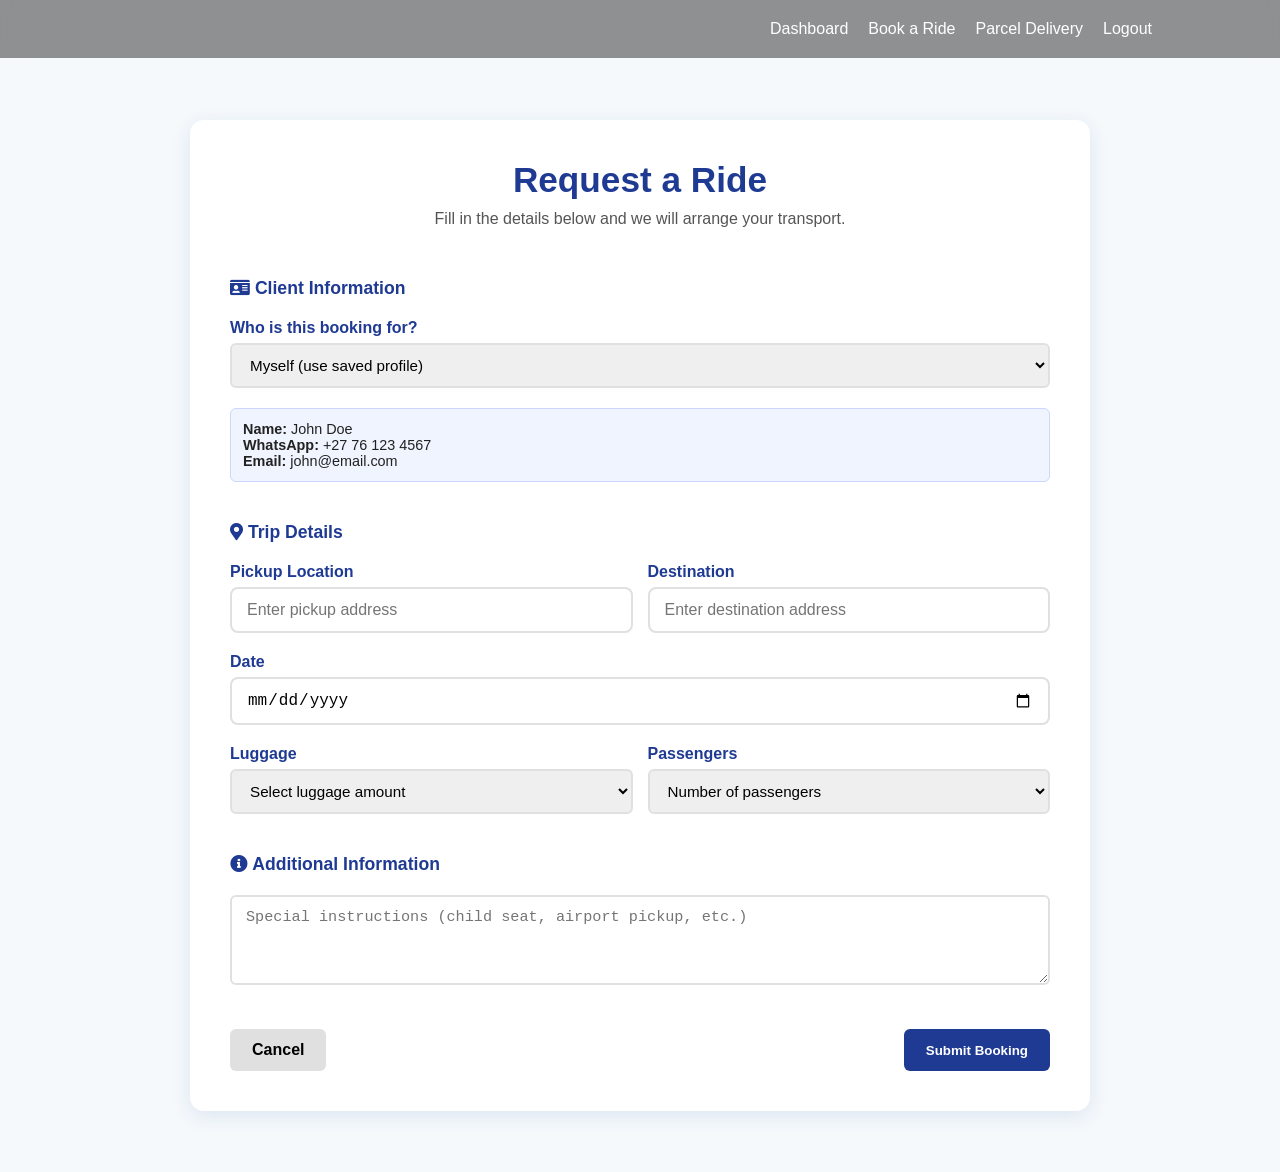
==== front-end/booking.html @ c98f0d64 "Feat: inclueded an whatsapp system" ====
<!DOCTYPE html>
<html lang="en">
<head>
    <meta charset="UTF-8" />
    <title>Request a Ride | Marcus Logistics & Shuttle Service</title>
    <meta name="viewport" content="width=device-width, initial-scale=1.0" />
    <link rel="stylesheet" href="https://cdnjs.cloudflare.com/ajax/libs/font-awesome/5.15.3/css/all.min.css" />
    <link rel="stylesheet" href="booking.css" />
    <link rel="stylesheet" href="styles.css" />
</head>
<body>

    <!-- NAVBAR (CONSISTENT WITH DASHBOARD) -->
    <nav class="navbar">
        <button class="menu-toggle" aria-label="open menu">
            <span></span><span></span><span></span>
        </button>
        <ul class="nav-links">
            <li><a href="userDashboard.html">Dashboard</a></li>
            <li><a href="booking.html" class="active">Book a Ride</a></li>
            <li><a href="courier.html">Parcel Delivery</a></li>
            <li><a href="Login.html">Logout</a></li>
        </ul>
    </nav>

    <!-- BOOKING PAGE -->
    <section class="booking-section">
        <div class="booking-container">
            
            <div class="booking-header">
                <h1>Request a Ride</h1>
                <p>Fill in the details below and we will arrange your transport.</p>
            </div>

            <form class="booking-form">

                <!-- CLIENT SELECT -->
                <h3 class="form-section-title"><i class="fas fa-id-card"></i> Client Information</h3>
                
                <div class="form-group">
                    <label>Who is this booking for?</label>

                    <select id="bookingClientMode">
                        <option value="self">Myself (use saved profile)</option>
                        <option value="other">Someone else</option>
                    </select>
                </div>

                <!-- AUTO-FILLED CLIENT INFO -->
                <div id="bookingSavedClient" class="client-preview">
                    <p><strong>Name:</strong> <span id="clientName">John Doe</span></p>
                    <p><strong>WhatsApp:</strong> <span id="clientPhone">+27 76 123 4567</span></p>
                    <p><strong>Email:</strong> <span id="clientEmail">john@email.com</span></p>
                </div>
 

                <!-- MANUAL CLIENT INFO -->
            <div id="bookingManualClient" style="display:none;">
                <!-- PERSONAL DETAILS -->
                <h3 class="form-section-title"><i class="fas fa-user"></i> Passenger Details</h3>
                <div class="form-row">
                    <div class="form-group">
                        <label>First Name</label>
                        <input type="text" name="firstName" placeholder="Enter first name" required />
                    </div>
                    <div class="form-group">
                        <label>Last Name</label>
                        <input type="text" name="lastName" placeholder="Enter last name" required />
                    </div>
                </div>

                <div class="form-row">
                    <div class="form-group">
                        <label>WhatsApp Number</label>
                        <input type="tel" name="phone" placeholder="e.g. +27 76 123 4567" required />
                    </div>
                    <div class="form-group">
                        <label>Email (Optional)</label>
                        <input type="email" name="email" placeholder="example@email.com" />
                    </div>
                </div>
            </div>

                <!-- TRIP DETAILS -->
                <h3 class="form-section-title"><i class="fas fa-map-marker-alt"></i> Trip Details</h3>
                <div class="form-row">
                    <div class="form-group">
                        <label>Pickup Location</label>
                        <input type="text" placeholder="Enter pickup address" required />
                    </div>
                    <div class="form-group">
                        <label>Destination</label>
                        <input type="text" placeholder="Enter destination address" required />
                    </div>
                </div>

                <div class="form-row">
                    <div class="form-group">
                        <label>Date</label>
                        <input type="date" required />
                    </div>
                   
                </div>

                <div class="form-row">
                    <div class="form-group">
                        <label>Luggage</label>
                        <select required>
                            <option value="">Select luggage amount</option>
                            <option>Small (1–2 bags)</option>
                            <option>Medium (3–4 bags)</option>
                            <option>Large (5+ bags)</option>
                        </select>
                    </div>
                    <div class="form-group">
                        <label>Passengers</label>
                        <select required>
                            <option value="">Number of passengers</option>
                            <option>1</option><option>2</option><option>3</option>
                            <option>4</option><option>5+</option>
                        </select>
                    </div>
                </div>

                <!-- NOTES -->
                <h3 class="form-section-title"><i class="fas fa-info-circle"></i> Additional Information</h3>
                <div class="form-group">
                    <textarea rows="3" placeholder="Special instructions (child seat, airport pickup, etc.)"></textarea>
                </div>

                <!-- ACTIONS -->
                <div class="form-actions">
                    <a href="userDashboard.html" class="btn secondary">Cancel</a>
                    <button type="submit" class="btn primary">Submit Booking</button>
                </div>
            </form>
                    
        </div>
    </section>

    <script src="script.js"></script>
    <script src="booking.js"></script>
</body>
</html>
---- front-end/booking.css ----
/* =========================
   RESET & BASE
========================= */
* {
  margin: 0;
  padding: 0;
  box-sizing: border-box;
}

body {
  font-family: "Segoe UI", sans-serif;
  background: #f5f9fc;
  color: #222;
}

/* =========================
   BOOKING / COURIER SECTIONS
========================= */
.booking-section,
.courier-section {
  padding: 120px 20px 60px;
  min-height: 100vh;
}

.booking-container,
.courier-container {
  max-width: 900px;
  margin: 0 auto;
  background: #fff;
  padding: 40px;
  border-radius: 14px;
  box-shadow: 0 5px 20px rgba(31, 58, 147, 0.1);
}

.booking-header h1,
.courier-header h1 {
  text-align: center;
  font-size: 2.2rem;
  color: #1f3a93;
  margin-bottom: 10px;
}

.booking-header p,
.courier-header p {
  text-align: center;
  color: #555;
  margin-bottom: 30px;
}

/* =========================
   FORM SYSTEM (SHARED)
========================= */
.booking-form,
.courier-form {
  display: flex;
  flex-direction: column;
  gap: 20px;
}

.form-section-title {
  font-size: 1.1rem;
  color: #1f3a93;
  margin-top: 20px;
}

.form-row {
  display: flex;
  gap: 15px;
}

.form-group {
  flex: 1;
}

label {
  display: block;
  margin-bottom: 6px;
  font-weight: 600;
  color: #1f3a93;
}

input,
select,
textarea {
  width: 100%;
  padding: 11px 14px;
  border: 2px solid #e0e0e0;
  border-radius: 6px;
  font-size: 0.95rem;
}

input:focus,
select:focus,
textarea:focus {
  border-color: #1f3a93;
  outline: none;
}

textarea {
  resize: vertical;
  min-height: 90px;
}

/* Client preview box */
.client-preview {
  background: #f0f4ff;
  padding: 12px;
  border: 1px solid #ccd6ff;
  border-radius: 6px;
  font-size: 0.9rem;
}

/* =========================
   BUTTONS
========================= */
.btn {
  padding: 12px 22px;
  border-radius: 6px;
  font-weight: 600;
  text-decoration: none;
  cursor: pointer;
  border: none;
  text-align: center;
}

.btn.primary {
  background: #1f3a93;
  color: #fff;
}

.btn.secondary {
  background: #e0e0e0;
  color: #000;
}

.form-actions {
  display: flex;
  justify-content: space-between;
  margin-top: 20px;
}

/* =========================
   FOOTER
========================= */
.Footer {
  background: #222;
  color: #fff;
  padding: 40px 20px;
  display: flex;
  justify-content: space-evenly;
  flex-wrap: wrap;
  gap: 30px;
}

.footer-links {
  list-style: none;
}

.footer-links li a {
  color: #fff;
  text-decoration: none;
}

.footer-links li a:hover {
  color: #ffc107;
}

.footer-bottom {
  background: #222;
  text-align: center;
  padding: 20px;
}

.copyright {
  color: #aaa;
  font-size: 0.9rem;
}

/* =========================
   MOBILE
========================= */
@media (max-width: 768px) {
 .menu-toggle {
    display: flex;
    flex-direction: column;
    justify-content: space-around;
    align-items: center;
  }

  .menu-toggle span {
    display: block;
    width: 30px;
    height: 3px;
    background: rgb(231, 147, 14);
    border-radius: 3px;
    transition: all 0.3s ease;
  }

  .menu-toggle.open span:nth-child(1) {
    transform: translateY(10px) rotate(45deg);
  }
  
  .menu-toggle.open span:nth-child(2) {
    opacity: 0;
  }
  
  .menu-toggle.open span:nth-child(3) {
    transform: translateY(-10px) rotate(-45deg);
  }

    /* Full-screen navigation styles */
  .navbar {
    position: fixed;
    background: none;
    backdrop-filter: blur(0px);
    -webkit-backdrop-filter: blur(0px);
    z-index: 1000;
    
  }
  
  .nav-links {
    position: fixed;
    top: 0;
    left: 0;
    width: 100%;
    height: 100vh;
    background: rgb(255, 255, 255);
    display: flex;
    flex-direction: column;
    justify-content: center;
    align-items: center;
    max-height: 0;
    overflow: hidden;
    transition: max-height 0.5s cubic-bezier(0.22, 0.61, 0.36, 1), opacity 0.3s ease;
    opacity: 0;
    z-index: 999;
    border-radius: 10%;
  }
  
  .nav-links.open {
    max-height: 100vh;
    opacity: 1;
  }

  .nav-links li {
    transform: translateY(-20px);
    opacity: 0;
    transition: transform 0.3s ease, opacity 0.3s ease;
    margin: 15px 0;
  }

  .nav-links.open li {
    transform: translateY(0);
    opacity: 1;
  }

  /* Stagger the animation for each item */
  .nav-links.open li:nth-child(1) { transition-delay: 0.1s; }
  .nav-links.open li:nth-child(2) { transition-delay: 0.2s; }
  .nav-links.open li:nth-child(3) { transition-delay: 0.3s; }
  .nav-links.open li:nth-child(4) { transition-delay: 0.4s; }
  .nav-links.open li:nth-child(5) { transition-delay: 0.5s; }

  /* Make links larger for mobile */
  .nav-links li a {
    font-size: 1.5rem;
    color: #222;
    padding: 10px 20px;
    display: inline-block;
  }

  .form-row {
    flex-direction: column;
  }

  .form-actions {
    flex-direction: column;
    gap: 10px;
  }

  .btn {
    width: 100%;
  }
}
---- front-end/styles.css ----
* {
  margin: 0;
  padding: 0;
  box-sizing: border-box;
}

body {
  font-family: 'Segoe UI', sans-serif;
  background: #f5f9fc;
  color: #222;
}

.navbar{
  position:absolute ;        /* stay at top while scrolling */
  top: 0;
  left: 0;
  width: 100%;
  z-index: 1000;          /* ensure it sits above hero */
  display: flex;
  justify-content: right;
   background: #2222227c;          /* 15 %‑opaque white */
  backdrop-filter: blur(12px);                /* glassy blur */
  -webkit-backdrop-filter: blur(12px);        /* Safari/iOS */
  padding: 20px 10%;
}

.nav-links {
  list-style: none;
  display: flex;
  gap: 20px;
}

.nav-links li a {
  text-decoration: none;
  color: #ffffff;
  font-weight: 500;
  transition: all 0.3s ease;
}

.nav-links li a:hover{
  color: #ffc107;
  font-weight: bold;
}

.hero{
  background-image: url('Images/Hero_image.png');
  background-repeat: no-repeat;
  background-position: center;
  background-size: cover;
  text-align: center;
  padding: 220px 20px 25.2%;   
}

.hero-content h1 {
  font-size: 5rem;
  margin-bottom: 10px;
  color: #ffffff;
  font-weight: bolder;
}

.hero-content p {
  font-size: 1.1rem;
  margin-bottom: 25px;
  color: #ffffff;
  font-weight: bold;
}

.hero-buttons .btn {
  text-decoration: none;
  padding: 12px 50px;
  border-radius: 6px;
  background-color: #1f3a93;
  color: white;
  margin: 0 10px;
  transition: 0.3s;
}

.hero-buttons .btn.secondary {
  background-color: #87ceeb;
  color: #1f3a93;
}

.hero-buttons .btn:hover {
  opacity: 0.9;
}

/* About Us Section Styles */
.About-us {
  display: flex;
  flex-direction: column;
  align-items: center;
  padding: 80px 20px;
  background-color: #ebebeb;
}

.About-us h1 {
  font-size: 2.5rem;
  color: #1f3a93;
  margin-bottom: 40px;
  position: relative;
  text-align: center;
}

.About-us h1::after {
  content: '';
  display: block;
  width: 80px;
  height: 4px;
  background: #ffc107;
  margin: 15px auto 0;
}

.About-content {
  display: flex;
  align-items: center;
  gap: 40px;
  max-width: 1000px;
  margin: 0 auto;
}

.About-content img {
  width: 200px;
  height: 200px;
  border-radius: 50%;
  object-fit: cover;
  border: 5px solid #1f3a93;
  box-shadow: 0 10px 20px rgba(0,0,0,0.1);
}

.About-content div {
  flex: 1;
}

.About-content h3 {
  font-size: 1.8rem;
  color: #1f3a93;
  margin-bottom: 15px;
}

.About-content p {
  font-size: 1.1rem;
  line-height: 1.6;
  color: #333;
  margin-bottom: 20px;
}

.Reason{
  display: flex;
  justify-content: center;
  background-color: #ffffff;
  padding: 2.5% 0px ;
}

.Reason h1{
  display: flex;
  justify-content: center;
  align-items: center;
color: #1F3A93;
}

.Reason-images {
  display: flex;
  justify-content: space-evenly;
  gap: 100px;
  padding: 40px 20px;
  flex-wrap: wrap; /* good for small screens */
}

.reason-box {
  text-align: center;
}

.reason-box img {
  width: 100px;
  height: 100px;
  margin-bottom: 10px;
}

.reason-box h3 {
  font-size: 2rem;
  font-weight: 500;
  color: #1f3a93;
}

.services-section {
    padding: 60px 20px;
    text-align: center;
    background-color: #f9f9f9;
}

.services-section h1 {
    font-size: 2.5rem;
    margin-bottom: 40px;
    color: #1F3A93; /* Navy Blue from your brand */
}

.services-content {
    display: flex;
    flex-wrap: wrap;
    justify-content: center;
    gap: 30px;
}

.service-box {
    background-color: #ffffff;
    padding: 30px 20px;
    border-radius: 15px;
    width: 250px;
    box-shadow: 0 4px 12px rgba(0, 0, 0, 0.1);
    transition: transform 0.3s, box-shadow 0.3s;
}

.service-box:hover {
    transform: translateY(-5px);
    box-shadow: 0 8px 20px rgba(0, 0, 0, 0.15);
}

.service-box img {
    width: 80px;
    height: 80px;
    margin-bottom: 20px;
}

.service-box h3 {
    font-size: 1.5rem;
    margin-bottom: 15px;
    color: #1F3A93;
}

.service-box p {
    font-size: 1rem;
    color: #333333;
    line-height: 1.5;
}

/* Updated Testimonials Section */
.testimonials-section {
  padding: 80px 20px;
  background-color: #ffffff;
  text-align: center;
}

.testimonials-section h2 {
  font-size: 2.5rem;
  margin-bottom: 50px;
  color: #1f3a93;
  position: relative;
}

.testimonials-section h2::after {
  content: '';
  display: block;
  width: 80px;
  height: 4px;
  background: #ffc107;
  margin: 15px auto 0;
}

.testimonials {
  display: flex;
  justify-content: center;
  gap: 30px;
  flex-wrap: wrap;
  max-width: 1200px;
  margin: 0 auto;
}

.testimonial {
  background-color: #ffffff;
  border-radius: 12px;
  padding: 30px;
  max-width: 350px;
  box-shadow: 0 5px 15px rgba(0,0,0,0.08);
  transition: transform 0.3s ease, box-shadow 0.3s ease;
  position: relative;
  overflow: hidden;
}

.testimonial:hover {
  transform: translateY(-10px);
  box-shadow: 0 15px 30px rgba(0,0,0,0.1);
}

.testimonial::before {
  content: '"';
  position: absolute;
  top: 20px;
  left: 20px;
  font-size: 5rem;
  color: rgba(31, 58, 147, 0.1);
  font-family: serif;
  line-height: 1;
}

.testimonial p {
  font-style: italic;
  margin-bottom: 20px;
  font-size: 1.1rem;
  line-height: 1.6;
  color: #333;
  position: relative;
  z-index: 1;
}

.testimonial h4 {
  color: #1f3a93;
  font-weight: 600;
  margin-top: 20px;
  font-size: 1.2rem;
}

/* Rating Styling */
 .rating {
  color: #ffc107;
  font-size: 1.2rem;
  margin-bottom: 15px;
}

/* ================================
   SIGN UP PAGE STYLING
=================================== */

.signup-section {
    padding: 120px 20px;
    background-color: #f5f9fc;
    min-height: calc(100vh - 200px);
    display: flex;
    justify-content: center;
    align-items: center;
}

.signup-container {
    max-width: 450px;
    width: 100%;
    background: white;
    padding: 40px 35px;
    border-radius: 15px;
    box-shadow: 0 5px 25px rgba(31, 58, 147, 0.1);
    text-align: center;
    animation: fadeSlide 0.6s ease forwards;
}

.signup-title {
    font-size: 2.5rem;
    color: #1f3a93;
    margin-bottom: 25px;
    position: relative;
}

.signup-title::after {
    content: '';
    display: block;
    width: 70px;
    height: 4px;
    background: #ffc107;
    margin: 15px auto 0;
}

.signup-form {
    display: flex;
    flex-direction: column;
    gap: 20px;
}

.signup-form .form-group {
    text-align: left;
}

.signup-form label {
    display: block;
    font-weight: 600;
    color: #1f3a93;
    margin-bottom: 8px;
    font-size: 1.1rem;
}

.signup-form input {
    width: 100%;
    padding: 12px 15px;
    border: 2px solid #e0e0e0;
    border-radius: 8px;
    font-size: 1rem;
    transition: 0.3s ease;
}

.signup-form input:focus {
    border-color: #1f3a93;
    box-shadow: 0 0 0 3px rgba(31, 58, 147, 0.2);
    outline: none;
}

.signup-form .btn {
    width: 100%;
    padding: 14px 0;
    border: none;
    background-color: #1f3a93;
    color: white;
    font-size: 1.1rem;
    font-weight: 600;
    border-radius: 8px;
    cursor: pointer;
    transition: 0.3s ease;
    margin-top: 10px;
}

.signup-form .btn:hover {
    background-color: #15307a;
    transform: translateY(-2px);
}

.signup-footer {
    margin-top: 20px;
    font-size: 0.95rem;
}

.signup-footer a {
    color: #1f3a93;
    font-weight: 600;
    text-decoration: none;
}

.signup-footer a:hover {
    text-decoration: underline;
}


/* Smooth fade animation */
@keyframes fadeSlide {
    from { opacity: 0; transform: translateY(20px); }
    to { opacity: 1; transform: translateY(0); }
}

/* ================================
   LOGIN PAGE STYLES
================================ */
/* Main Section */
.login-section {
    padding: 120px 20px;
    min-height: 100vh;
    background: #f5f9fc;
    display: flex;
    justify-content: center;
    align-items: center;
}

/* Login Card */
.login-container {
    background: #ffffff;
    padding: 40px;
    width: 100%;
    max-width: 420px;
    border-radius: 15px;
    box-shadow: 0 5px 25px rgba(31, 58, 147, 0.12);
    animation: fadeSlide 0.6s ease forwards;
}

/* Title */
.login-title {
    text-align: center;
    font-size: 2.2rem;
    font-weight: bold;
    color: #1f3a93;
    margin-bottom: 25px;
    position: relative;
}

.login-title::after {
    content: '';
    display: block;
    width: 60px;
    height: 4px;
    background: #ffc107;
    margin: 12px auto 0;
}

/* Form */
.login-form {
    display: flex;
    flex-direction: column;
    gap: 22px;
}

/* Input Groups */
.form-group label {
    display: block;
    margin-bottom: 6px;
    font-weight: 600;
    color: #1f3a93;
    font-size: 1rem;
}

.form-group input {
    width: 100%;
    padding: 12px 15px;
    border: 2px solid #e0e0e0;
    border-radius: 8px;
    font-size: 1rem;
    transition: all 0.3s ease;
}

.form-group input:focus {
    border-color: #1f3a93;
    outline: none;
    box-shadow: 0 0 0 3px rgba(31, 58, 147, 0.25);
}

/* Login Button */
.login-btn {
    background-color: #1f3a93;
    color: white;
    padding: 14px;
    border-radius: 8px;
    border: none;
    cursor: pointer;
    font-size: 1.1rem;
    font-weight: bold;
    transition: 0.3s ease;
    width: 100%;
}

.login-btn:hover {
    background-color: #15307a;
    transform: translateY(-2px);
}


/* Animation */
@keyframes fadeSlide {
    from { opacity: 0; transform: translateY(20px); }
    to { opacity: 1; transform: translateY(0); }
}

.nav-links{display:flex;gap:20px;}
.menu-toggle {
  display: none;
  background: none;
  border: none;
  color: white;
  font-size: 2rem;
  cursor: pointer;
  padding: 10px;
  position: relative;
  width: 40px;
  height: 40px;
  z-index: 1001;
}

.Footer {
  display: flex;
  justify-content: space-evenly;
  align-items: center;
  background-color: #222;
  padding: 2.5% 0;
  flex-wrap: wrap;
}

.company-name {
  text-align: left;
}

.Footer h1 {
  color: #ffffff;
  font-size: 1.5rem;
  font-weight: bold;
  margin: 0;
  line-height: 1.3;
}

.Footer p {
  color: #ffffff;
  margin: 0;
  line-height: 1.3;
}

.footer-links {
  list-style: none;
  padding: 0;
  margin: 0;
}

.footer-links li a {
  text-decoration: none;
  color: #ffffff;
  transition: all 0.3s ease;
}

.footer-links li a:hover {
  color: #ffc107;
  text-decoration: underline;
}

.Footer-contact{
  color: #ffffff00;
}

.footer-bottom {
   background-color: #222;
  padding: 20px 0;
  text-align: center;
}

.footer-bottom hr {
  border: 0;
  height: 1px;
  background-color: #444;
  margin: 0 auto 15px;
  max-width: 1200px;
}

.copyright {
  color: #aaa;
  font-size: 0.9rem;
}

/* Font Awesome icons (add this to your head if not already included) */
@import url('https://cdnjs.cloudflare.com/ajax/libs/font-awesome/5.15.3/css/all.min.css');

@media (max-width:768px){
  .menu-toggle {
    display: flex;
    flex-direction: column;
    justify-content: space-around;
    align-items: center;
  }

  .menu-toggle span {
    display: block;
    width: 30px;
    height: 3px;
    background: rgb(231, 147, 14);
    border-radius: 3px;
    transition: all 0.3s ease;
  }

  .menu-toggle.open span:nth-child(1) {
    transform: translateY(10px) rotate(45deg);
  }
  
  .menu-toggle.open span:nth-child(2) {
    opacity: 0;
  }
  
  .menu-toggle.open span:nth-child(3) {
    transform: translateY(-10px) rotate(-45deg);
  }

    /* Full-screen navigation styles */
  .navbar {
    position: fixed;
    background: none;
    backdrop-filter: blur(0px);
    -webkit-backdrop-filter: blur(0px);
    z-index: 1000;
    
  }
  
  .nav-links {
    position: fixed;
    top: 0;
    left: 0;
    width: 100%;
    height: 100vh;
    background: rgb(255, 255, 255);
    display: flex;
    flex-direction: column;
    justify-content: center;
    align-items: center;
    max-height: 0;
    overflow: hidden;
    transition: max-height 0.5s cubic-bezier(0.22, 0.61, 0.36, 1), opacity 0.3s ease;
    opacity: 0;
    z-index: 999;
    border-radius: 10%;
  }
  
  .nav-links.open {
    max-height: 100vh;
    opacity: 1;
  }

  .nav-links li {
    transform: translateY(-20px);
    opacity: 0;
    transition: transform 0.3s ease, opacity 0.3s ease;
    margin: 15px 0;
  }

  .nav-links.open li {
    transform: translateY(0);
    opacity: 1;
  }

  /* Stagger the animation for each item */
  .nav-links.open li:nth-child(1) { transition-delay: 0.1s; }
  .nav-links.open li:nth-child(2) { transition-delay: 0.2s; }
  .nav-links.open li:nth-child(3) { transition-delay: 0.3s; }
  .nav-links.open li:nth-child(4) { transition-delay: 0.4s; }
  .nav-links.open li:nth-child(5) { transition-delay: 0.5s; }

  /* Make links larger for mobile */
  .nav-links li a {
    font-size: 1.5rem;
    color: #222;
    padding: 10px 20px;
    display: inline-block;
  }


/* Hero Section */
  .hero {
    padding: 200px 40px 300px;
  }
  
  .hero-content h1 {
    font-size: 2.5rem;
    line-height: 1.2;
  }
  
  .hero-content p {
    font-size: 1rem;
    margin-bottom: 20px;
  }
  
  .hero-buttons {
    display: grid;
    gap: -10px;
  }
  
  .hero-buttons .btn {
    margin: 5px 0;
    width: 100%;
    max-width: 250px;
    margin-left: auto;
    margin-right: auto;
  }

  .About-us {
    padding: 60px 20px;
  }
  
  .About-us h1 {
    font-size: 2rem;
  }
  
  .About-content {
    flex-direction: column;
    text-align: center;
    gap: 30px;
  }
  
  .About-content img {
    width: 150px;
    height: 150px;
  }
  
  .About-content h3 {
    font-size: 1.5rem;
  }
  
  .About-content p {
    font-size: 1rem;
  }
  .Reason h1 {
    font-size: 2rem;
    padding: 0 20px;
  }
  
  .Reason-images {
    flex-direction: column;
    gap: 40px;
    padding: 30px 20px;
  }
  
  .reason-box {
    width: 100%;
    max-width: 300px;
    margin: 0 auto;
  }
  
  .reason-box img {
    width: 80px;
    height: 80px;
  }
  
  .reason-box h3 {
    font-size: 1.5rem;
  }

  .services-content {
        flex-direction: column;
        align-items: center;
    }
  
    /* Testimonials */
  .testimonials-section h2 {
    font-size: 2rem;
    padding: 0 20px;
  }
  
  .testimonials {
    flex-direction: column;
    align-items: center;
    gap: 30px;
    padding: 0 20px;
  }
  
  .testimonial {
    max-width: 100%;
    width: 100%;
  }

   /* ============================
       SIGN UP PAGE
    ============================= */

    .signup-section {
        padding: 100px 20px 80px;
        min-height: auto;
    }

    .signup-container {
        padding: 30px 25px;
        width: 100%;
        max-width: 380px;
        border-radius: 12px;
    }

    .signup-title {
        font-size: 1.9rem;
    }

    .signup-form label {
        font-size: 1rem;
    }

    .signup-form input {
        padding: 11px 14px;
        font-size: 0.95rem;
    }

    .signup-form .btn {
        padding: 13px;
        font-size: 1rem;
    }

    .signup-footer {
        font-size: 0.9rem;
    }


    /* ============================
       LOGIN PAGE
    ============================= */

    .login-section {
        padding: 150px 20px 80px;
        min-height: auto;
    }

    .login-container {
        padding: 30px 25px;
        width: 100%;
        max-width: 380px;
        border-radius: 12px;
    }

    .login-title {
        font-size: 1.9rem;
    }

    .login-form {
        gap: 18px;
    }

    .form-group label {
        font-size: 0.95rem;
    }

    .form-group input {
        padding: 11px 14px;
        font-size: 0.95rem;
    }

    .login-btn {
        padding: 13px;
        font-size: 1rem;
        text-decoration: none;
    }

  /* Footer */
  .Footer {
    flex-direction: column;
    padding: 40px 20px;
    gap: 30px;
    text-align: center;
  }
  
  .company-name h1 {
    font-size: 1.5rem;
    text-align: center;
    line-height: 1.4;
  }
  .company-name p {
    text-align: center;
    line-height: 1.4;
  }
  
  .footer-links {
    flex-direction: column;
    gap: 15px;
  }
  
  .Footer-contact p {
    margin: 10px 0;
  }
  
  .footer-bottom {
    padding: 20px;
  }
  
  .copyright {
    font-size: 0.8rem;
  }

@keyframes fadeIn {
  from { opacity: 0; transform: translateY(20px); }
  to { opacity: 1; transform: translateY(0); }
}

.testimonial {
  animation: fadeIn 0.6s ease forwards;
  opacity: 0;
}
 .booking-section {
        padding: 80px 15px;
    }
    
    .booking-container {
        padding: 30px 20px;
    }
    
    .booking-title {
        font-size: 2rem;
    }
    
    .form-row {
        flex-direction: column;
        gap: 15px;
    }
    
    .form-group input,
    .form-group select {
        padding: 10px 12px;
    }
}
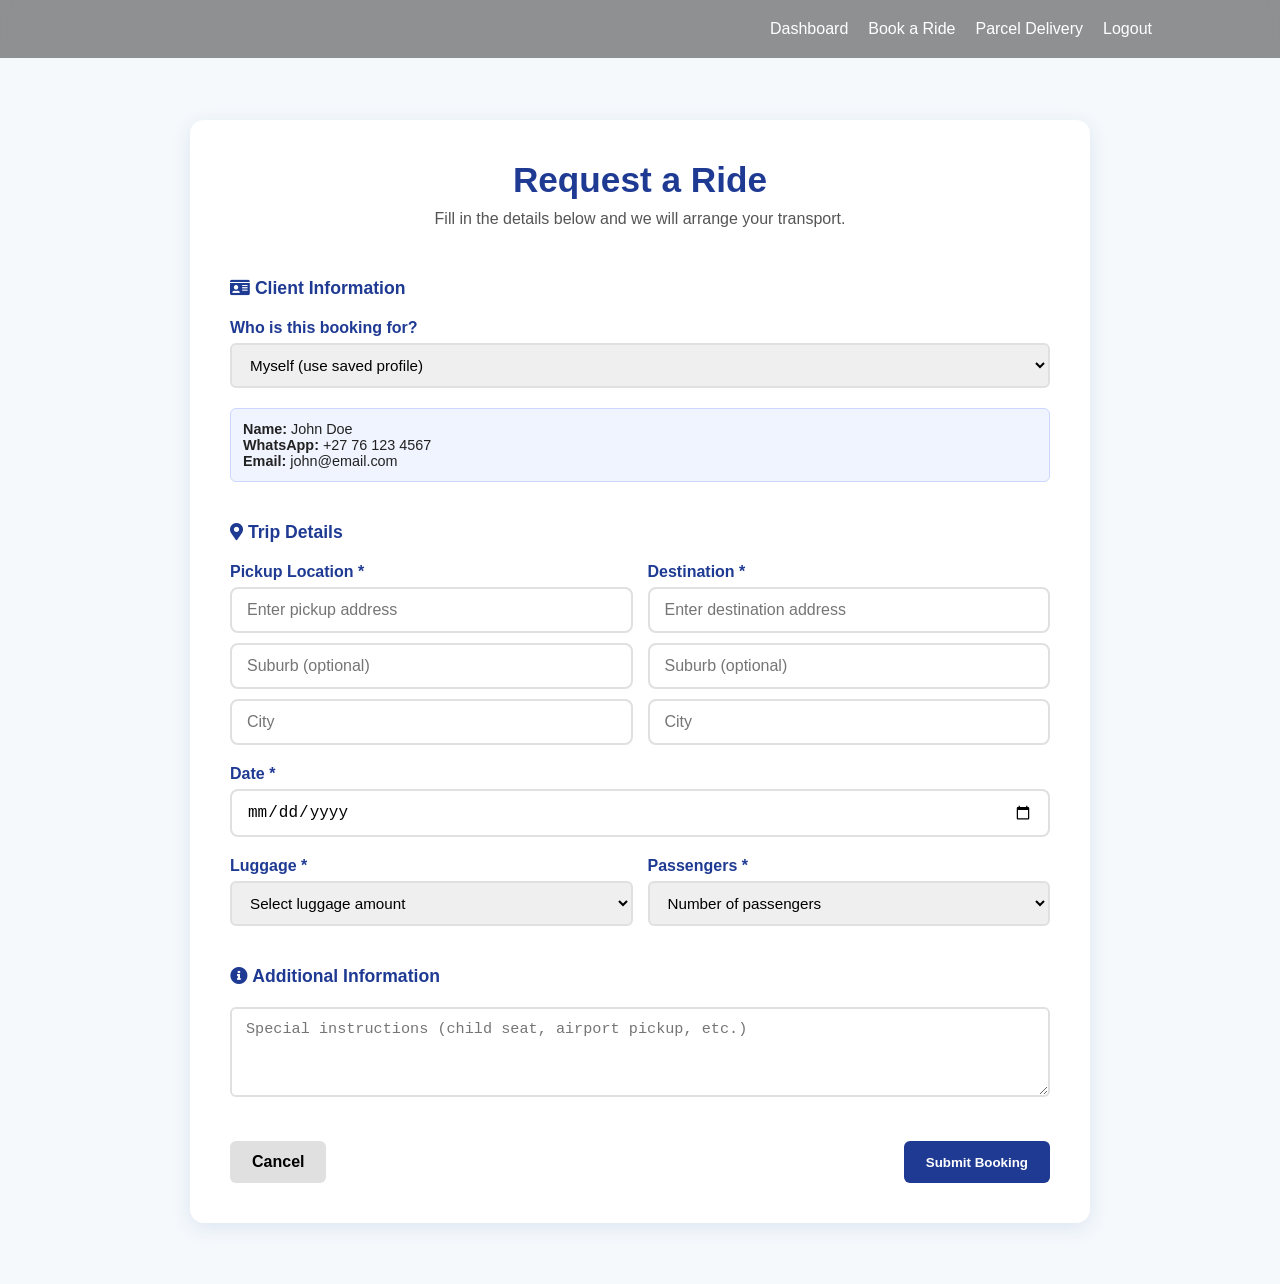
==== commit 49f8e4d8: "feat: further worked on the booking process" ====
--- a/front-end/booking.html
+++ b/front-end/booking.html
@@ -18,7 +18,7 @@
         <ul class="nav-links">
             <li><a href="userDashboard.html">Dashboard</a></li>
             <li><a href="booking.html" class="active">Book a Ride</a></li>
-            <li><a href="courier.html">Parcel Delivery</a></li>
+            <li><a href="Courier.html">Parcel Delivery</a></li>
             <li><a href="Login.html">Logout</a></li>
         </ul>
     </nav>
@@ -85,18 +85,22 @@
                 <h3 class="form-section-title"><i class="fas fa-map-marker-alt"></i> Trip Details</h3>
                 <div class="form-row">
                     <div class="form-group">
-                        <label>Pickup Location</label>
+                        <label>Pickup Location *</label>
                         <input type="text" placeholder="Enter pickup address" required />
+                        <input style="margin-top: 10px;" type="text" placeholder="Suburb (optional)" />
+                        <input style="margin-top: 10px;" type="text" placeholder="City" required />
                     </div>
                     <div class="form-group">
-                        <label>Destination</label>
+                        <label>Destination *</label>
                         <input type="text" placeholder="Enter destination address" required />
+                        <input style="margin-top: 10px;" type="text" placeholder="Suburb (optional) " />
+                        <input style="margin-top: 10px;" type="text" placeholder="City" required />
                     </div>
                 </div>
 
                 <div class="form-row">
                     <div class="form-group">
-                        <label>Date</label>
+                        <label>Date *</label>
                         <input type="date" required />
                     </div>
                    
@@ -104,7 +108,7 @@
 
                 <div class="form-row">
                     <div class="form-group">
-                        <label>Luggage</label>
+                        <label>Luggage *</label>
                         <select required>
                             <option value="">Select luggage amount</option>
                             <option>Small (1–2 bags)</option>
@@ -113,7 +117,7 @@
                         </select>
                     </div>
                     <div class="form-group">
-                        <label>Passengers</label>
+                        <label>Passengers *</label>
                         <select required>
                             <option value="">Number of passengers</option>
                             <option>1</option><option>2</option><option>3</option>
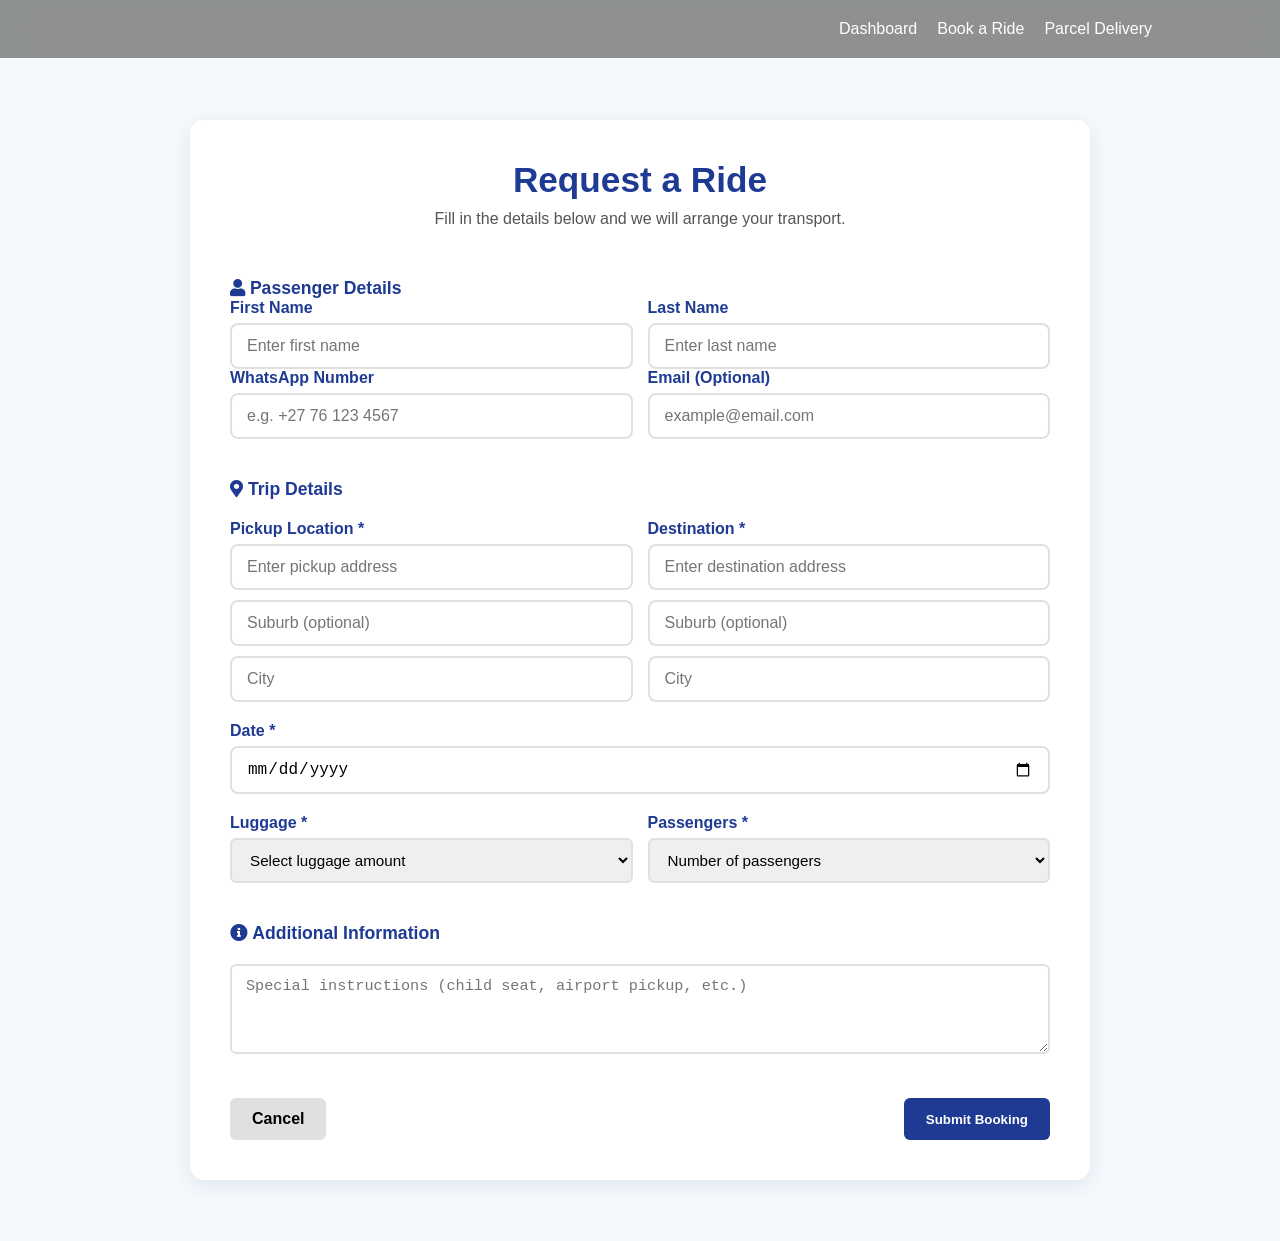
==== commit cd9a9fcf: "optomizing front end so client can use dashboard" ====
--- a/front-end/booking.html
+++ b/front-end/booking.html
@@ -19,7 +19,6 @@
             <li><a href="userDashboard.html">Dashboard</a></li>
             <li><a href="booking.html" class="active">Book a Ride</a></li>
             <li><a href="Courier.html">Parcel Delivery</a></li>
-            <li><a href="Login.html">Logout</a></li>
         </ul>
     </nav>
 
@@ -33,32 +32,13 @@
             </div>
 
             <form class="booking-form">
-
-                <!-- CLIENT SELECT -->
-                <h3 class="form-section-title"><i class="fas fa-id-card"></i> Client Information</h3>
                 
-                <div class="form-group">
-                    <label>Who is this booking for?</label>
-
-                    <select id="bookingClientMode">
-                        <option value="self">Myself (use saved profile)</option>
-                        <option value="other">Someone else</option>
-                    </select>
-                </div>
-
-                <!-- AUTO-FILLED CLIENT INFO -->
-                <div id="bookingSavedClient" class="client-preview">
-                    <p><strong>Name:</strong> <span id="clientName">John Doe</span></p>
-                    <p><strong>WhatsApp:</strong> <span id="clientPhone">+27 76 123 4567</span></p>
-                    <p><strong>Email:</strong> <span id="clientEmail">john@email.com</span></p>
-                </div>
- 
-
                 <!-- MANUAL CLIENT INFO -->
-            <div id="bookingManualClient" style="display:none;">
+            <div id="bookingManualClient">
                 <!-- PERSONAL DETAILS -->
                 <h3 class="form-section-title"><i class="fas fa-user"></i> Passenger Details</h3>
                 <div class="form-row">
+
                     <div class="form-group">
                         <label>First Name</label>
                         <input type="text" name="firstName" placeholder="Enter first name" required />
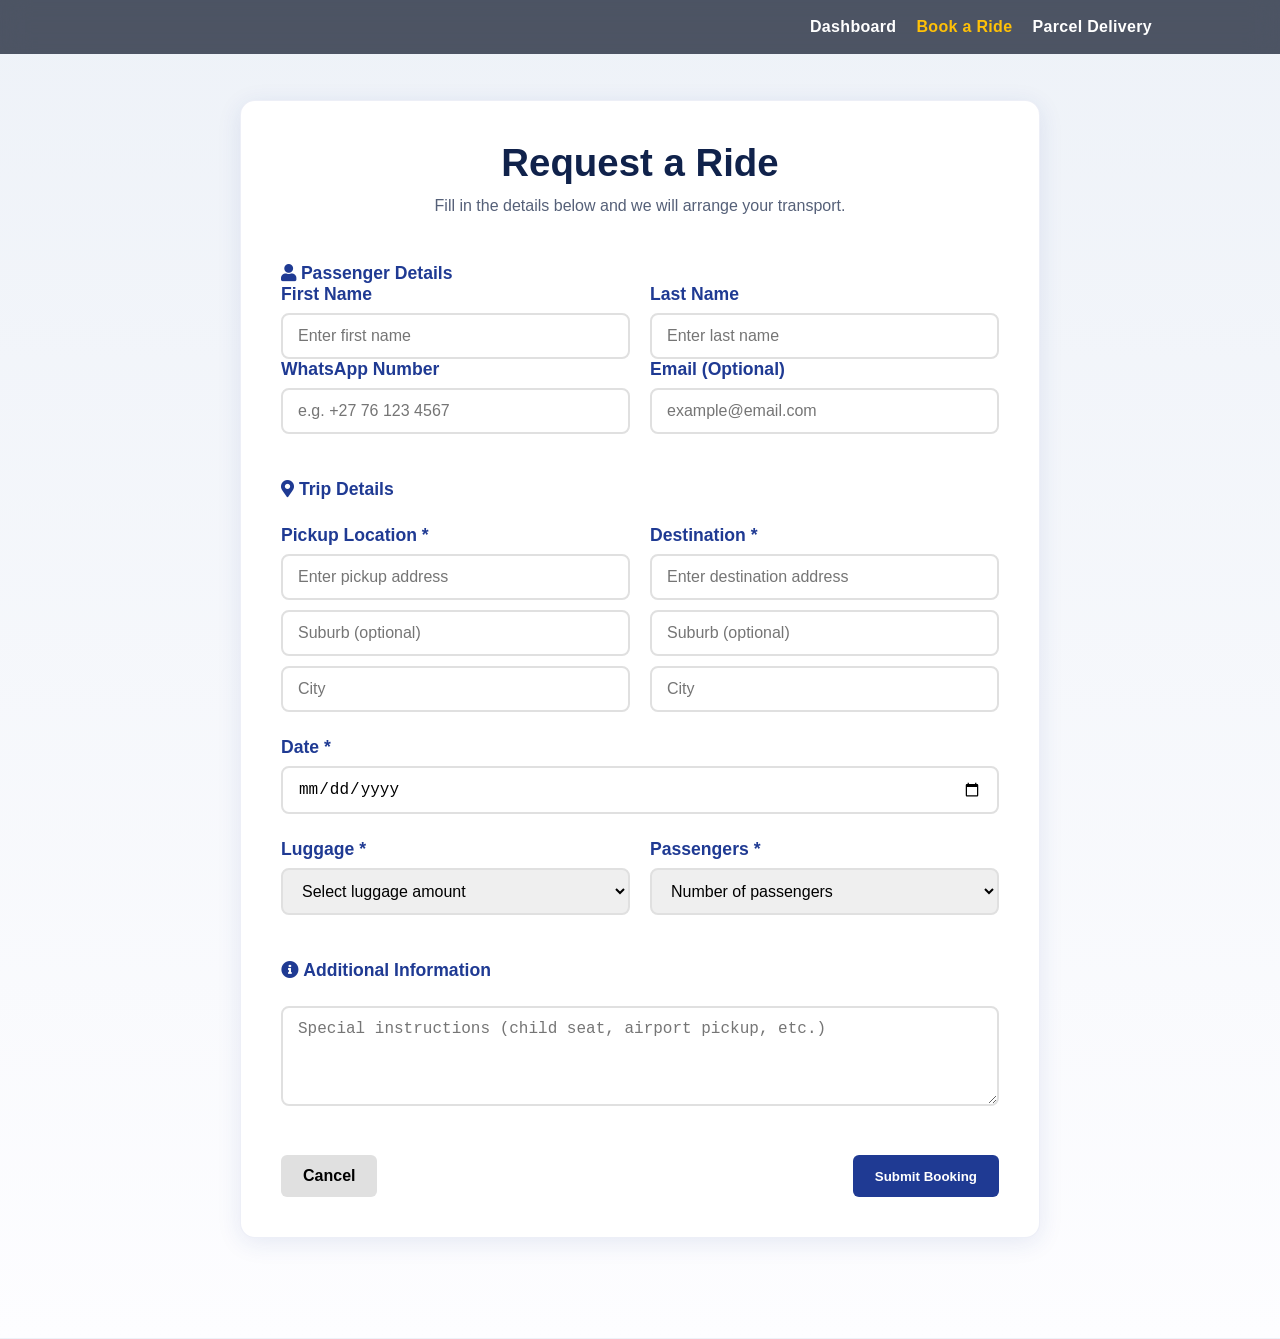
==== commit df7196da: "new update" ====
--- a/front-end/booking.html
+++ b/front-end/booking.html
@@ -125,4 +125,4 @@
     <script src="script.js"></script>
     <script src="booking.js"></script>
 </body>
-</html>
+</html>
--- a/front-end/booking.css
+++ b/front-end/booking.css
@@ -18,33 +18,79 @@
 ========================= */
 .booking-section,
 .courier-section {
-  padding: 120px 20px 60px;
+  padding: 100px 20px 60px;
   min-height: 100vh;
+  background: linear-gradient(180deg, #eef2f8 0%, #fdfdff 100%);
 }
 
 .booking-container,
 .courier-container {
-  max-width: 900px;
+  max-width: 980px;
   margin: 0 auto;
-  background: #fff;
-  padding: 40px;
-  border-radius: 14px;
-  box-shadow: 0 5px 20px rgba(31, 58, 147, 0.1);
+  background: #ffffff;
+  padding: 45px;
+  border-radius: 24px;
+  box-shadow: 0 25px 80px rgba(31, 58, 147, 0.12);
+  border: 1px solid rgba(31, 58, 147, 0.08);
 }
 
 .booking-header h1,
 .courier-header h1 {
   text-align: center;
-  font-size: 2.2rem;
-  color: #1f3a93;
-  margin-bottom: 10px;
+  font-size: 2.4rem;
+  color: #10224b;
+  margin-bottom: 12px;
 }
 
 .booking-header p,
 .courier-header p {
   text-align: center;
-  color: #555;
-  margin-bottom: 30px;
+  color: #556078;
+  margin-bottom: 28px;
+  max-width: 720px;
+  margin-left: auto;
+  margin-right: auto;
+}
+
+.courier-highlights {
+  display: grid;
+  grid-template-columns: repeat(3, minmax(0, 1fr));
+  gap: 18px;
+  margin: 30px 0 24px;
+}
+
+.highlight-card {
+  background: #f6f9ff;
+  border: 1px solid rgba(31, 58, 147, 0.08);
+  border-radius: 18px;
+  padding: 24px;
+  text-align: center;
+  box-shadow: 0 10px 30px rgba(31, 58, 147, 0.06);
+}
+
+.highlight-card i {
+  display: inline-flex;
+  align-items: center;
+  justify-content: center;
+  width: 55px;
+  height: 55px;
+  border-radius: 50%;
+  background: rgba(31, 58, 147, 0.08);
+  color: #1f3a93;
+  margin-bottom: 18px;
+  font-size: 1.2rem;
+}
+
+.highlight-card h4 {
+  font-size: 1.05rem;
+  color: #10224b;
+  margin-bottom: 10px;
+}
+
+.highlight-card p {
+  font-size: 0.95rem;
+  color: #556078;
+  line-height: 1.6;
 }
 
 /* =========================
@@ -70,6 +116,24 @@
 
 .form-group {
   flex: 1;
+}
+
+.form-group input + input,
+.form-group input + select,
+.form-group select + input,
+.form-group input + textarea,
+.form-group textarea + input {
+  margin-top: 12px;
+}
+
+@media (max-width: 820px) {
+  .courier-highlights {
+    grid-template-columns: 1fr;
+  }
+
+  .form-row {
+    flex-direction: column;
+  }
 }
 
 label {
@@ -281,4 +345,4 @@
   .btn {
     width: 100%;
   }
-}
+}
--- a/front-end/styles.css
+++ b/front-end/styles.css
@@ -6,82 +6,114 @@
 
 body {
   font-family: 'Segoe UI', sans-serif;
-  background: #f5f9fc;
+  background: #eef2f8;
   color: #222;
+  scroll-behavior: smooth;
 }
 
 .navbar{
-  position:absolute ;        /* stay at top while scrolling */
+  position: absolute;
   top: 0;
   left: 0;
   width: 100%;
-  z-index: 1000;          /* ensure it sits above hero */
+  z-index: 1000;
   display: flex;
   justify-content: right;
-   background: #2222227c;          /* 15 %‑opaque white */
-  backdrop-filter: blur(12px);                /* glassy blur */
-  -webkit-backdrop-filter: blur(12px);        /* Safari/iOS */
-  padding: 20px 10%;
+  align-items: center;
+  background: rgba(15, 23, 42, 0.72);
+  backdrop-filter: blur(14px);
+  -webkit-backdrop-filter: blur(14px);
+  padding: 18px 10%;
 }
 
 .nav-links {
   list-style: none;
   display: flex;
-  gap: 20px;
+  gap: 24px;
 }
 
 .nav-links li a {
   text-decoration: none;
   color: #ffffff;
-  font-weight: 500;
-  transition: all 0.3s ease;
-}
-
-.nav-links li a:hover{
+  font-weight: 600;
+  letter-spacing: 0.02em;
+  transition: all 0.25s ease;
+}
+
+.nav-links li a:hover {
   color: #ffc107;
-  font-weight: bold;
-}
-
-.hero{
+  transform: translateY(-1px);
+}
+
+.nav-links li a.active {
+  color: #ffc107;
+}
+
+.hero {
   background-image: url('Images/Hero_image.png');
   background-repeat: no-repeat;
   background-position: center;
   background-size: cover;
   text-align: center;
-  padding: 220px 20px 25.2%;   
+  min-height: 100vh;
+  display: flex;
+  align-items: center;
+  justify-content: center;
+  padding: 0 20px;
+  position: relative;
+}
+
+.hero::before {
+  content: '';
+  position: absolute;
+  inset: 0;
+  background: rgba(0, 0, 0, 0.24);
+}
+
+.hero-content {
+  position: relative;
+  z-index: 1;
+  max-width: 840px;
+  margin: 0 auto;
 }
 
 .hero-content h1 {
-  font-size: 5rem;
-  margin-bottom: 10px;
+  font-size: clamp(3rem, 5vw, 5rem);
+  margin-bottom: 16px;
   color: #ffffff;
-  font-weight: bolder;
+  font-weight: 800;
+  line-height: 1.02;
 }
 
 .hero-content p {
   font-size: 1.1rem;
-  margin-bottom: 25px;
-  color: #ffffff;
-  font-weight: bold;
+  margin-bottom: 28px;
+  color: #f2f7ff;
+  font-weight: 600;
+  max-width: 720px;
+  margin-left: auto;
+  margin-right: auto;
 }
 
 .hero-buttons .btn {
+  display: inline-block;
   text-decoration: none;
-  padding: 12px 50px;
-  border-radius: 6px;
+  padding: 14px 48px;
+  border-radius: 999px;
   background-color: #1f3a93;
   color: white;
   margin: 0 10px;
-  transition: 0.3s;
+  transition: transform 0.3s ease, background-color 0.3s ease;
 }
 
 .hero-buttons .btn.secondary {
-  background-color: #87ceeb;
+  background-color: #eef4ff;
   color: #1f3a93;
 }
 
 .hero-buttons .btn:hover {
-  opacity: 0.9;
+  opacity: 0.95;
+  transform: translateY(-2px);
 }
 
 /* About Us Section Styles */
@@ -90,12 +122,12 @@
   flex-direction: column;
   align-items: center;
   padding: 80px 20px;
-  background-color: #ebebeb;
+  background-color: #121212;
 }
 
 .About-us h1 {
   font-size: 2.5rem;
-  color: #1f3a93;
+  color: #ffffff;
   margin-bottom: 40px;
   position: relative;
   text-align: center;
@@ -123,8 +155,8 @@
   height: 200px;
   border-radius: 50%;
   object-fit: cover;
-  border: 5px solid #1f3a93;
-  box-shadow: 0 10px 20px rgba(0,0,0,0.1);
+  border: 4px solid #ffffff;
+  box-shadow: 0 14px 30px rgba(0,0,0,0.35);
 }
 
 .About-content div {
@@ -133,116 +165,173 @@
 
 .About-content h3 {
   font-size: 1.8rem;
-  color: #1f3a93;
+  color: #ffffff;
   margin-bottom: 15px;
 }
 
 .About-content p {
   font-size: 1.1rem;
-  line-height: 1.6;
-  color: #333;
+  line-height: 1.7;
+  color: #d4d4d4;
   margin-bottom: 20px;
 }
 
-.Reason{
+.services-section {
+  background-color: #eff6ff;
+  padding: 80px 20px;
+}
+
+.why-section {
+  background-color: #121212;
+  padding: 80px 20px;
+}
+
+.section-header {
+  max-width: 900px;
+  margin: 0 auto 42px;
+  text-align: center;
+}
+
+.eyebrow {
+  text-transform: uppercase;
+  letter-spacing: 0.24em;
+  color: #1f3a93;
+  font-size: 0.85rem;
+  margin-bottom: 12px;
+  font-weight: 700;
+}
+
+.eyebrow-light {
+  color: #8fb7ff;
+}
+
+.section-header.section-header-light h1 {
+  font-size: clamp(2.4rem, 4vw, 3rem);
+  color: #1f3a93;
+  margin-bottom: 14px;
+}
+
+.section-header.section-header-light p {
+  color: #475569;
+  font-size: 1.05rem;
+  line-height: 1.8;
+  max-width: 720px;
+  margin: 0 auto;
+}
+
+.section-header.section-header-dark h1 {
+  font-size: clamp(2.4rem, 4vw, 3rem);
+  color: #f8fafc;
+  margin-bottom: 14px;
+}
+
+.section-header.section-header-dark p {
+  color: #cbd5e1;
+  font-size: 1.05rem;
+  line-height: 1.8;
+  max-width: 720px;
+  margin: 0 auto;
+}
+
+.services-grid,
+.why-grid {
   display: flex;
+  gap: 24px;
   justify-content: center;
-  background-color: #ffffff;
-  padding: 2.5% 0px ;
-}
-
-.Reason h1{
-  display: flex;
+  flex-wrap: wrap;
+}
+
+.service-card,
+.feature-card {
+  background: #ffffff;
+  border-radius: 24px;
+  box-shadow: 0 18px 50px rgba(31, 58, 147, 0.08);
+  overflow: hidden;
+  flex: 1;
+  min-width: 260px;
+  max-width: 360px;
+  transition: transform 0.3s ease, box-shadow 0.3s ease;
+}
+
+.service-card:hover,
+.feature-card:hover {
+  transform: translateY(-8px);
+  box-shadow: 0 24px 60px rgba(31, 58, 147, 0.16);
+}
+
+.service-image,
+.feature-image {
+  width: 100%;
+  height: 240px;
+  background-size: cover;
+  background-position: center;
+}
+
+.service-copy,
+.feature-copy {
+  padding: 28px 24px 32px;
+}
+
+.service-copy h3 {
+  color: #1f3a93;
+  font-size: 1.6rem;
+  margin-bottom: 14px;
+}
+
+.service-copy p {
+  color: #475569;
+  line-height: 1.7;
+  font-size: 1rem;
+}
+
+.feature-card {
+  background: #18181b;
+  border: 1px solid rgba(255, 255, 255, 0.08);
+}
+
+.feature-copy-dark {
+  color: #e2e8f0;
+}
+
+.feature-copy-dark h3 {
+  color: #f8fafc;
+  font-size: 1.6rem;
+  margin-bottom: 14px;
+}
+
+.feature-copy-dark p {
+  color: #cbd5e1;
+  line-height: 1.8;
+  font-size: 1rem;
+}
+
+.feature-mark {
+  display: inline-flex;
+  width: 42px;
+  height: 42px;
+  align-items: center;
   justify-content: center;
-  align-items: center;
-color: #1F3A93;
-}
-
-.Reason-images {
-  display: flex;
-  justify-content: space-evenly;
-  gap: 100px;
-  padding: 40px 20px;
-  flex-wrap: wrap; /* good for small screens */
-}
-
-.reason-box {
-  text-align: center;
-}
-
-.reason-box img {
-  width: 100px;
-  height: 100px;
-  margin-bottom: 10px;
-}
-
-.reason-box h3 {
-  font-size: 2rem;
-  font-weight: 500;
-  color: #1f3a93;
-}
-
-.services-section {
-    padding: 60px 20px;
-    text-align: center;
-    background-color: #f9f9f9;
-}
-
-.services-section h1 {
-    font-size: 2.5rem;
-    margin-bottom: 40px;
-    color: #1F3A93; /* Navy Blue from your brand */
-}
-
-.services-content {
-    display: flex;
-    flex-wrap: wrap;
-    justify-content: center;
-    gap: 30px;
-}
-
-.service-box {
-    background-color: #ffffff;
-    padding: 30px 20px;
-    border-radius: 15px;
-    width: 250px;
-    box-shadow: 0 4px 12px rgba(0, 0, 0, 0.1);
-    transition: transform 0.3s, box-shadow 0.3s;
-}
-
-.service-box:hover {
-    transform: translateY(-5px);
-    box-shadow: 0 8px 20px rgba(0, 0, 0, 0.15);
-}
-
-.service-box img {
-    width: 80px;
-    height: 80px;
-    margin-bottom: 20px;
-}
-
-.service-box h3 {
-    font-size: 1.5rem;
-    margin-bottom: 15px;
-    color: #1F3A93;
-}
-
-.service-box p {
-    font-size: 1rem;
-    color: #333333;
-    line-height: 1.5;
+  border-radius: 50%;
+  background-color: #38bdf8;
+  color: #ffffff;
+  font-weight: 700;
+  margin-bottom: 18px;
+}
+
+.feature-copy h3 {
+  margin-bottom: 12px;
 }
 
 /* Updated Testimonials Section */
 .testimonials-section {
-  padding: 80px 20px;
-  background-color: #ffffff;
+  padding: 90px 20px;
+  background: linear-gradient(180deg, #f4f8ff 0%, #ebf2fb 100%);
   text-align: center;
 }
 
 .testimonials-section h2 {
-  font-size: 2.5rem;
-  margin-bottom: 50px;
+  font-size: clamp(2.2rem, 3vw, 2.8rem);
+  margin-bottom: 30px;
   color: #1f3a93;
   position: relative;
 }
@@ -257,35 +346,33 @@
 }
 
 .testimonials {
-  display: flex;
-  justify-content: center;
-  gap: 30px;
-  flex-wrap: wrap;
+  display: grid;
+  grid-template-columns: repeat(auto-fit, minmax(280px, 1fr));
+  gap: 28px;
   max-width: 1200px;
   margin: 0 auto;
 }
 
 .testimonial {
   background-color: #ffffff;
-  border-radius: 12px;
-  padding: 30px;
-  max-width: 350px;
-  box-shadow: 0 5px 15px rgba(0,0,0,0.08);
+  border-radius: 24px;
+  padding: 32px 28px;
+  box-shadow: 0 18px 45px rgba(31, 58, 147, 0.08);
   transition: transform 0.3s ease, box-shadow 0.3s ease;
   position: relative;
   overflow: hidden;
 }
 
 .testimonial:hover {
-  transform: translateY(-10px);
-  box-shadow: 0 15px 30px rgba(0,0,0,0.1);
+  transform: translateY(-8px);
+  box-shadow: 0 24px 60px rgba(31, 58, 147, 0.14);
 }
 
 .testimonial::before {
   content: '"';
   position: absolute;
-  top: 20px;
-  left: 20px;
+  top: 24px;
+  left: 24px;
   font-size: 5rem;
   color: rgba(31, 58, 147, 0.1);
   font-family: serif;
@@ -293,27 +380,34 @@
 }
 
 .testimonial p {
-  font-style: italic;
-  margin-bottom: 20px;
-  font-size: 1.1rem;
-  line-height: 1.6;
-  color: #333;
+  font-style: normal;
+  margin-bottom: 24px;
+  font-size: 1rem;
+  line-height: 1.75;
+  color: #334155;
   position: relative;
   z-index: 1;
 }
 
-.testimonial h4 {
+.testimonial-footer {
+  display: flex;
+  align-items: center;
+  justify-content: flex-start;
+  gap: 12px;
+  margin-top: 16px;
+}
+
+.testimonial-author {
+  display: inline-block;
   color: #1f3a93;
-  font-weight: 600;
-  margin-top: 20px;
-  font-size: 1.2rem;
-}
-
-/* Rating Styling */
- .rating {
-  color: #ffc107;
-  font-size: 1.2rem;
-  margin-bottom: 15px;
+  font-weight: 700;
+  font-size: 1rem;
+}
+
+.rating {
+  color: #f59e0b;
+  font-size: 1.15rem;
+  margin-bottom: 18px;
 }
 
 /* ================================
@@ -549,7 +643,7 @@
   display: flex;
   justify-content: space-evenly;
   align-items: center;
-  background-color: #222;
+  background-color: #121212;
   padding: 2.5% 0;
   flex-wrap: wrap;
 }
@@ -589,12 +683,12 @@
   text-decoration: underline;
 }
 
-.Footer-contact{
-  color: #ffffff00;
+.Footer-contact {
+  color: #ffffff;
 }
 
 .footer-bottom {
-   background-color: #222;
+   background-color: #121212;
   padding: 20px 0;
   text-align: center;
 }
@@ -610,6 +704,107 @@
 .copyright {
   color: #aaa;
   font-size: 0.9rem;
+}
+
+
+/* Booking Page Styles */
+.booking-section {
+    padding: 100px 20px;
+    background-color: #f5f9fc;
+    min-height: calc(100vh - 200px);
+}
+
+.booking-container {
+    max-width: 800px;
+    margin: 0 auto;
+    background: white;
+    padding: 40px;
+    border-radius: 15px;
+    box-shadow: 0 5px 25px rgba(31, 58, 147, 0.1);
+}
+
+.booking-title {
+    font-size: 2.5rem;
+    color: #1f3a93;
+    margin-bottom: 30px;
+    position: relative;
+    text-align: center;
+}
+
+.booking-title::after {
+    content: '';
+    display: block;
+    width: 80px;
+    height: 4px;
+    background: #ffc107;
+    margin: 15px auto 0;
+}
+
+.booking-form {
+    display: flex;
+    flex-direction: column;
+    gap: 25px;
+}
+
+.form-row {
+    display: flex;
+    gap: 20px;
+}
+
+.form-group {
+    flex: 1;
+    text-align: left;
+}
+
+.form-group label {
+    display: block;
+    margin-bottom: 8px;
+    font-weight: 600;
+    color: #1f3a93;
+    font-size: 1.1rem;
+}
+
+.form-group input,
+.form-group select,
+.form-group textarea {
+    width: 100%;
+    padding: 12px 15px;
+    border: 2px solid #e0e0e0;
+    border-radius: 8px;
+    font-size: 1rem;
+    transition: all 0.3s ease;
+}
+
+.form-group input:focus,
+.form-group select:focus,
+.form-group textarea:focus {
+    border-color: #1f3a93;
+    outline: none;
+    box-shadow: 0 0 0 3px rgba(31, 58, 147, 0.2);
+}
+
+.form-group textarea {
+    resize: vertical;
+    min-height: 100px;
+}
+
+.submit-btn {
+    background-color: #1f3a93;
+    color: white;
+    border: none;
+    padding: 15px 30px;
+    font-size: 1.1rem;
+    font-weight: 600;
+    border-radius: 8px;
+    cursor: pointer;
+    transition: all 0.3s ease;
+    margin-top: 10px;
+    width: 100%;
+}
+
+.submit-btn:hover {
+    background-color: #15307a;
+    transform: translateY(-2px);
 }
 
 /* Font Awesome icons (add this to your head if not already included) */
@@ -760,38 +955,19 @@
   .About-content p {
     font-size: 1rem;
   }
-  .Reason h1 {
-    font-size: 2rem;
+  .services-grid,
+  .why-grid {
+    flex-direction: column;
+    gap: 30px;
     padding: 0 20px;
   }
   
-  .Reason-images {
-    flex-direction: column;
-    gap: 40px;
-    padding: 30px 20px;
-  }
-  
-  .reason-box {
-    width: 100%;
-    max-width: 300px;
-    margin: 0 auto;
-  }
-  
-  .reason-box img {
-    width: 80px;
-    height: 80px;
-  }
-  
-  .reason-box h3 {
-    font-size: 1.5rem;
-  }
-
-  .services-content {
-        flex-direction: column;
-        align-items: center;
-    }
-  
-    /* Testimonials */
+  .service-card,
+  .feature-card {
+    max-width: 100%;
+  }
+
+  /* Testimonials */
   .testimonials-section h2 {
     font-size: 2rem;
     padding: 0 20px;
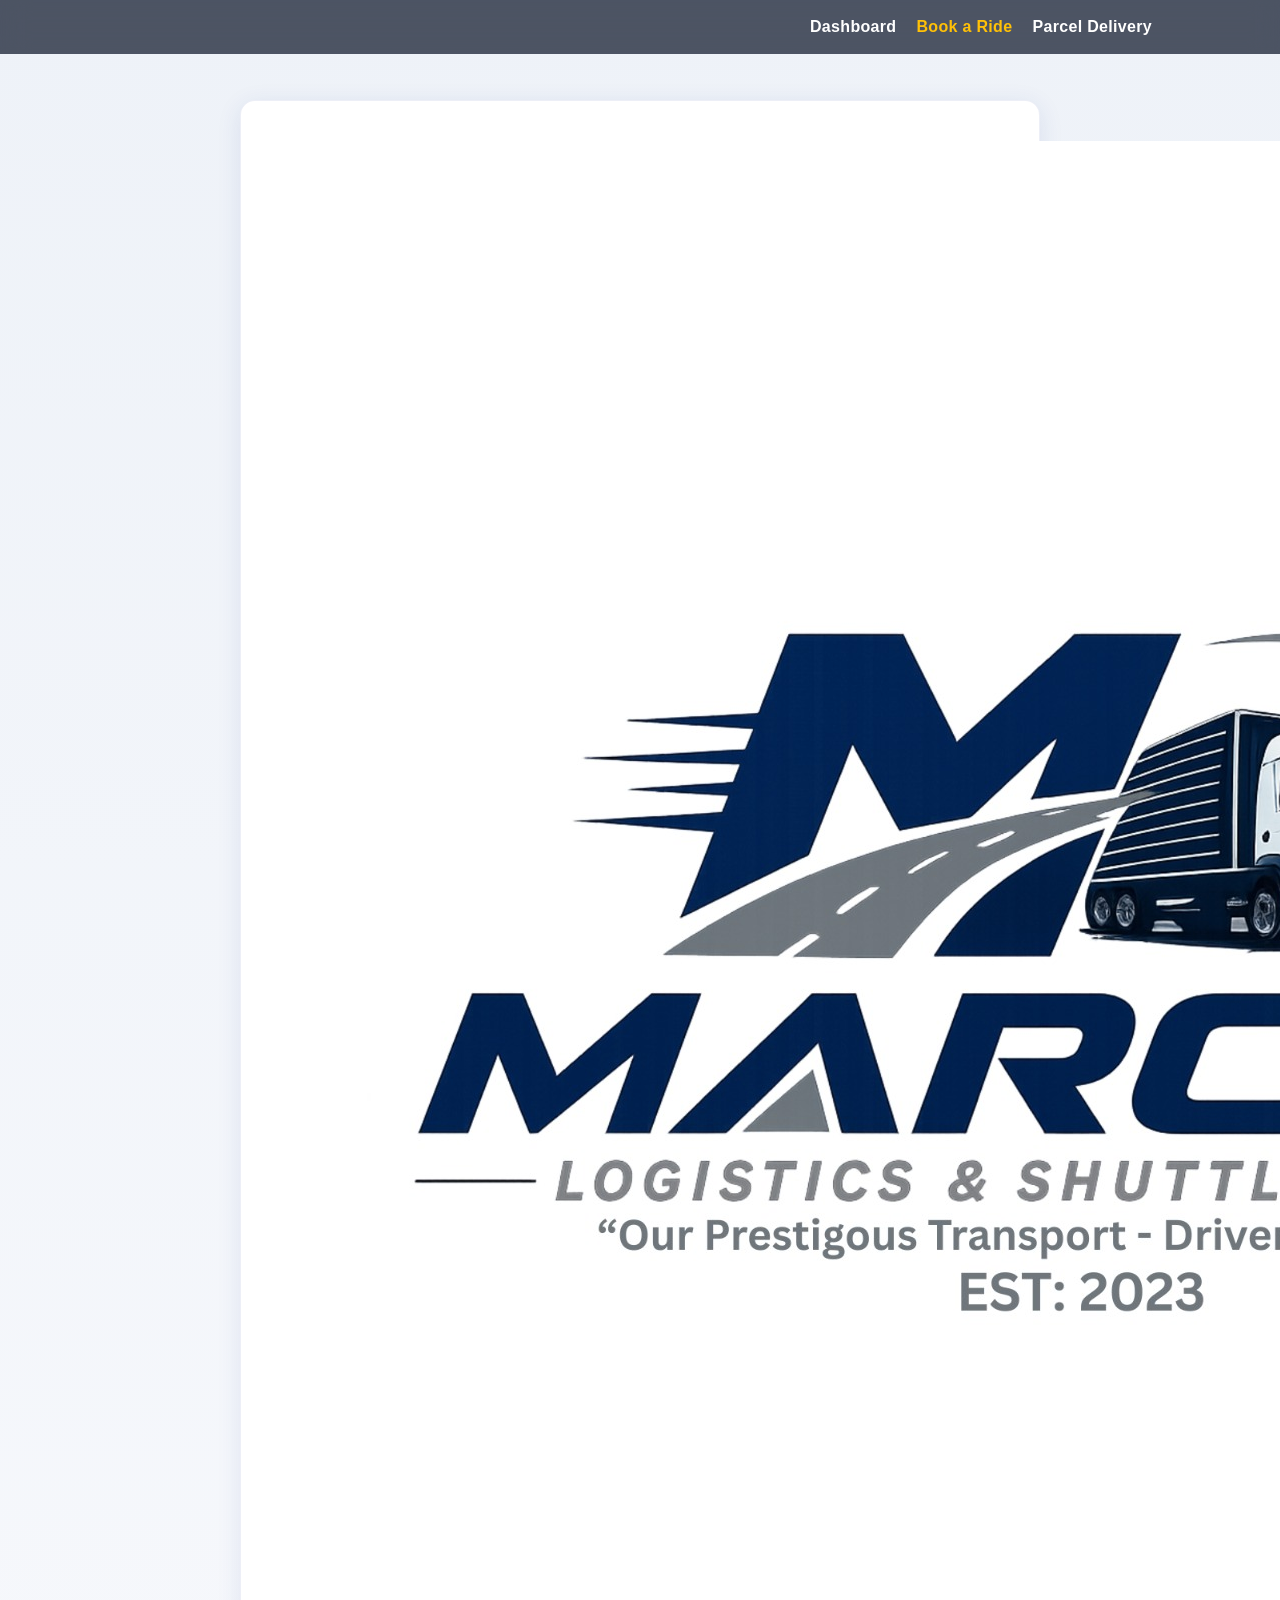
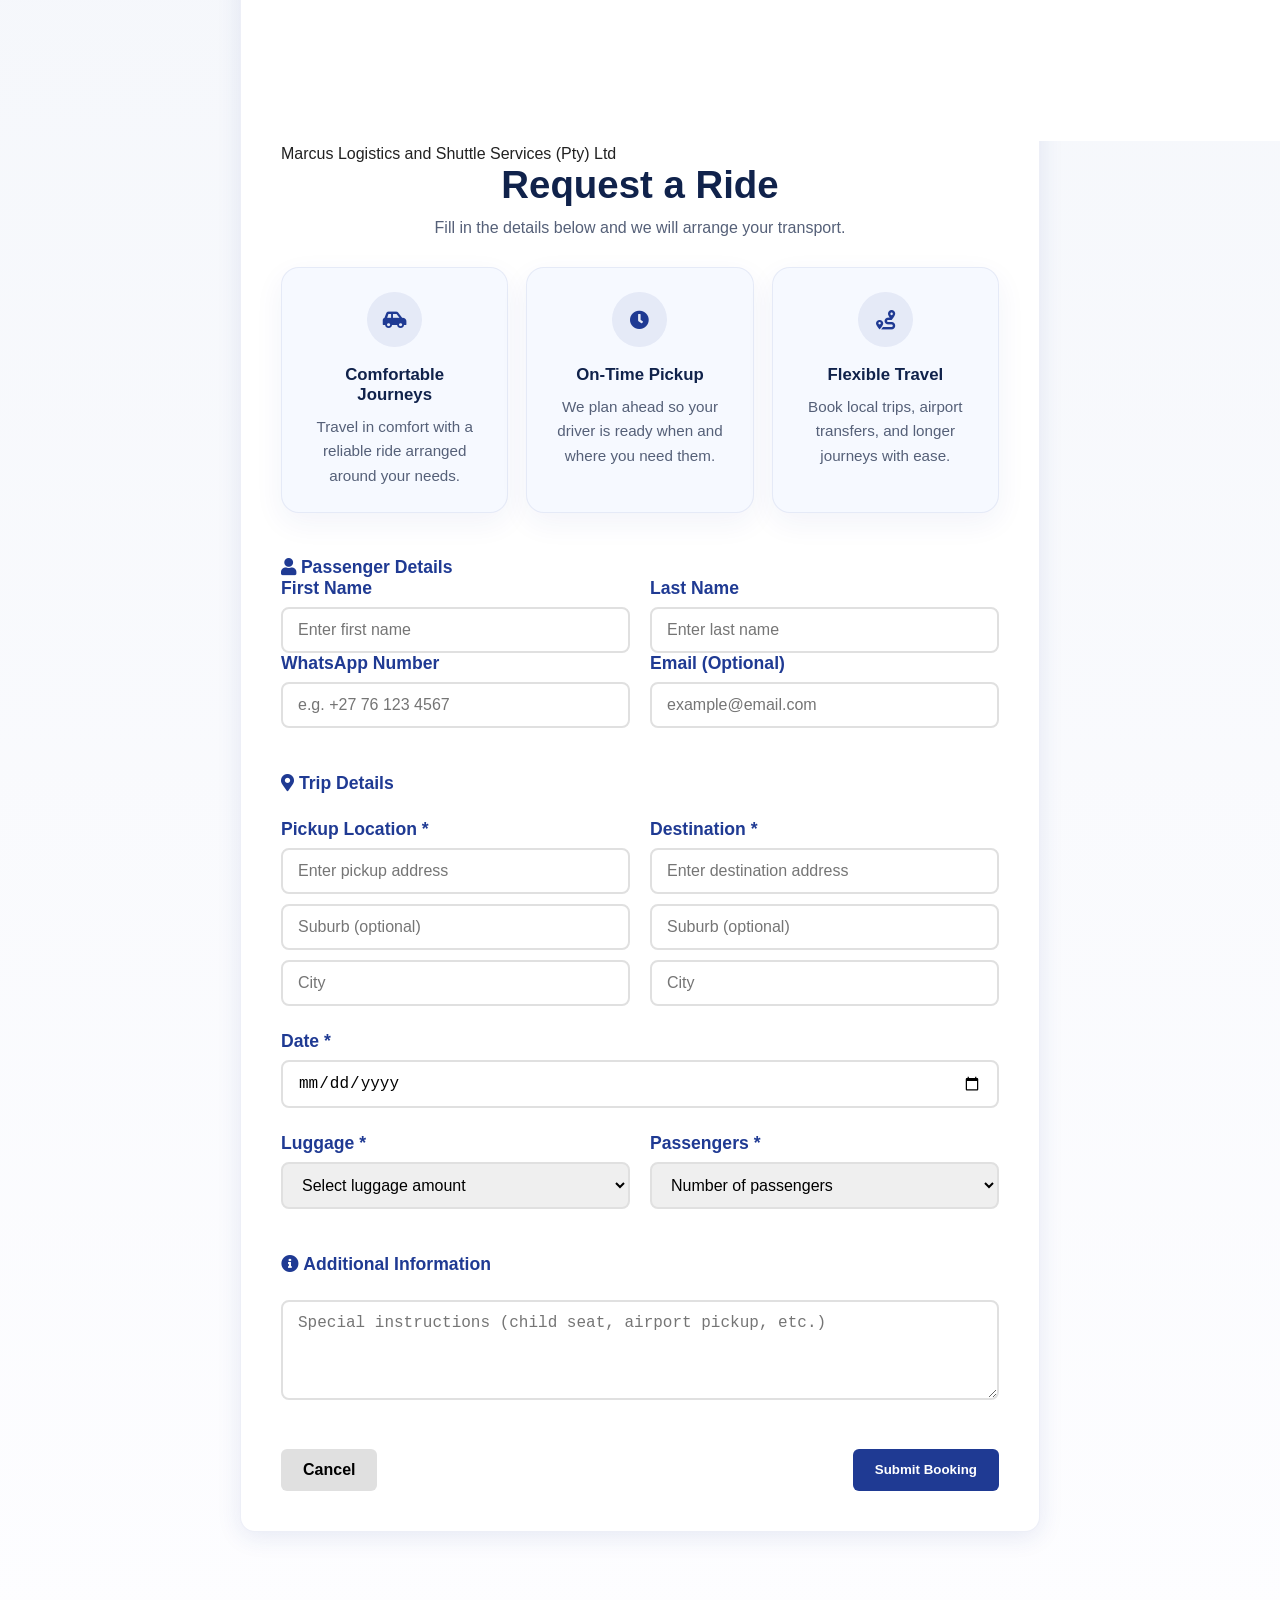
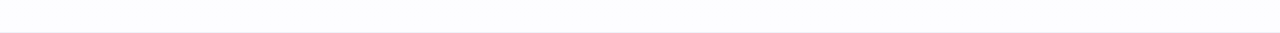
==== commit e70b7ec8: "working on site map" ====
--- a/front-end/booking.html
+++ b/front-end/booking.html
@@ -4,9 +4,14 @@
     <meta charset="UTF-8" />
     <title>Request a Ride | Marcus Logistics & Shuttle Service</title>
     <meta name="viewport" content="width=device-width, initial-scale=1.0" />
+    <meta name="description"
+        content="Request a ride with Marcus Logistics. Add your pickup and drop-off, choose your date and time, then send the booking to us on WhatsApp." />
+    <link rel="canonical" href="https://logisticsmarcus.co.za/front-end/booking.html" />
+    <meta property="og:site_name" content="Marcus Logistics & Shuttle Service" />
     <link rel="stylesheet" href="https://cdnjs.cloudflare.com/ajax/libs/font-awesome/5.15.3/css/all.min.css" />
     <link rel="stylesheet" href="booking.css" />
     <link rel="stylesheet" href="styles.css" />
+    <link rel="stylesheet" href="booking-page.css" />
 </head>
 <body>
 
@@ -23,12 +28,39 @@
     </nav>
 
     <!-- BOOKING PAGE -->
-    <section class="booking-section">
+    <section class="booking-section booking-ride-page">
         <div class="booking-container">
             
             <div class="booking-header">
+                <div class="booking-brand">
+                    <img src="Images/logo.png" alt="Marcus Logistics and Shuttle Services (Pty) Ltd logo">
+                    <span>Marcus Logistics and Shuttle Services (Pty) Ltd</span>
+                </div>
                 <h1>Request a Ride</h1>
                 <p>Fill in the details below and we will arrange your transport.</p>
+                <div class="route-strip" aria-hidden="true">
+                    <span class="route-point"></span>
+                    <span class="route-line"></span>
+                    <span class="route-point route-point-end"></span>
+                </div>
+            </div>
+
+            <div class="courier-highlights ride-highlights">
+                <div class="highlight-card">
+                    <i class="fas fa-car-side"></i>
+                    <h4>Comfortable Journeys</h4>
+                    <p>Travel in comfort with a reliable ride arranged around your needs.</p>
+                </div>
+                <div class="highlight-card">
+                    <i class="fas fa-clock"></i>
+                    <h4>On-Time Pickup</h4>
+                    <p>We plan ahead so your driver is ready when and where you need them.</p>
+                </div>
+                <div class="highlight-card">
+                    <i class="fas fa-route"></i>
+                    <h4>Flexible Travel</h4>
+                    <p>Book local trips, airport transfers, and longer journeys with ease.</p>
+                </div>
             </div>
 
             <form class="booking-form">
--- a/front-end/styles.css
+++ b/front-end/styles.css
@@ -12,7 +12,7 @@
 }
 
 .navbar{
-  position: absolute;
+  position: fixed;
   top: 0;
   left: 0;
   width: 100%;
@@ -121,24 +121,30 @@
   display: flex;
   flex-direction: column;
   align-items: center;
-  padding: 80px 20px;
-  background-color: #121212;
-}
-
-.About-us h1 {
-  font-size: 2.5rem;
-  color: #ffffff;
-  margin-bottom: 40px;
+  padding: 96px 20px;
+  background: #181818;
+}
+
+.about-heading {
+  width: 100%;
+  max-width: 1100px;
+  margin-bottom: 42px;
   position: relative;
   text-align: center;
 }
 
-.About-us h1::after {
+.about-heading h1 {
+  margin: 0;
+  color: #ffffff;
+  font-size: clamp(2.4rem, 4vw, 3rem);
+}
+
+.about-heading h1::after {
   content: '';
   display: block;
   width: 80px;
   height: 4px;
-  background: #ffc107;
+  background: #f4b844;
   margin: 15px auto 0;
 }
 
@@ -146,38 +152,83 @@
   display: flex;
   align-items: center;
   gap: 40px;
-  max-width: 1000px;
+  max-width: 1100px;
+  width: 100%;
   margin: 0 auto;
 }
 
-.About-content img {
-  width: 200px;
-  height: 200px;
-  border-radius: 50%;
-  object-fit: cover;
-  border: 4px solid #ffffff;
-  box-shadow: 0 14px 30px rgba(0,0,0,0.35);
-}
-
-.About-content div {
+.about-company-mark {
+  display: flex;
+  flex: 0 0 280px;
+  flex-direction: column;
+  align-items: center;
+  gap: 18px;
+  padding: 24px;
+  border: 1px solid rgba(244, 184, 68, 0.45);
+  background: #fffdf8;
+  text-align: center;
+}
+
+.about-company-mark img {
+  width: 210px;
+  height: 210px;
+  object-fit: contain;
+}
+
+.about-company-mark span {
+  color: #24734d;
+  font-size: 0.7rem;
+  font-weight: 800;
+  letter-spacing: 0.12em;
+  line-height: 1.6;
+}
+
+.about-company-copy {
   flex: 1;
 }
 
-.About-content h3 {
+.about-company-copy h3 {
   font-size: 1.8rem;
   color: #ffffff;
   margin-bottom: 15px;
 }
 
-.About-content p {
-  font-size: 1.1rem;
+.about-company-copy > p {
+  font-size: 1.02rem;
   line-height: 1.7;
   color: #d4d4d4;
   margin-bottom: 20px;
 }
 
+.about-focus-grid {
+  display: grid;
+  grid-template-columns: repeat(3, minmax(0, 1fr));
+  gap: 12px;
+  margin-top: 28px;
+}
+
+.about-focus-grid div {
+  display: flex;
+  flex-direction: column;
+  gap: 7px;
+  padding: 16px;
+  border-top: 2px solid #f4b844;
+  background: rgba(255, 255, 255, 0.06);
+}
+
+.about-focus-grid strong {
+  color: #ffffff;
+  font-size: 0.88rem;
+}
+
+.about-focus-grid span {
+  color: #bfc9da;
+  font-size: 0.78rem;
+  line-height: 1.5;
+}
+
 .services-section {
-  background-color: #eff6ff;
+  background-color: #f5f5f5;
   padding: 80px 20px;
 }
 
@@ -322,17 +373,93 @@
   margin-bottom: 12px;
 }
 
+/* Founder Section */
+.founder-section {
+  padding: 92px 20px;
+  background: #f5f5f5;
+}
+
+.founder-content {
+  display: flex;
+  align-items: center;
+  gap: 58px;
+  max-width: 1000px;
+  margin: 0 auto;
+}
+
+.founder-photo-wrap {
+  flex: 0 0 250px;
+  padding: 12px;
+  border: 1px solid rgba(244, 184, 68, 0.55);
+  background: #242424;
+}
+
+.founder-photo-wrap img {
+  display: block;
+  width: 226px;
+  height: 280px;
+  object-fit: cover;
+  object-position: center top;
+}
+
+.founder-copy {
+  flex: 1;
+}
+
+.founder-copy h2 {
+  margin-bottom: 12px;
+  color: #10224b;
+  font-size: clamp(2rem, 4vw, 3rem);
+  line-height: 1.1;
+}
+
+.founder-copy .eyebrow {
+  color: #24734d;
+}
+
+.founder-role {
+  margin-bottom: 24px;
+  color: #24734d;
+  font-size: 0.85rem;
+  font-weight: 800;
+  letter-spacing: 0.08em;
+  text-transform: uppercase;
+}
+
+.founder-copy > p:not(.eyebrow):not(.founder-role) {
+  margin-bottom: 18px;
+  color: #475569;
+  font-size: 1rem;
+  line-height: 1.8;
+}
+
+.founder-details {
+  display: flex;
+  flex-wrap: wrap;
+  gap: 12px;
+  margin-top: 26px;
+}
+
+.founder-details span {
+  padding: 11px 14px;
+  border-left: 2px solid #f4b844;
+  background: #f1eee6;
+  color: #10224b;
+  font-size: 0.78rem;
+  font-weight: 700;
+}
+
 /* Updated Testimonials Section */
 .testimonials-section {
   padding: 90px 20px;
-  background: linear-gradient(180deg, #f4f8ff 0%, #ebf2fb 100%);
+  background: #181818;
   text-align: center;
 }
 
 .testimonials-section h2 {
   font-size: clamp(2.2rem, 3vw, 2.8rem);
   margin-bottom: 30px;
-  color: #1f3a93;
+  color: #ffffff;
   position: relative;
 }
 
@@ -354,10 +481,11 @@
 }
 
 .testimonial {
-  background-color: #ffffff;
+  background-color: #242424;
   border-radius: 24px;
   padding: 32px 28px;
-  box-shadow: 0 18px 45px rgba(31, 58, 147, 0.08);
+  border: 1px solid rgba(255, 255, 255, 0.08);
+  box-shadow: 0 18px 45px rgba(0, 0, 0, 0.2);
   transition: transform 0.3s ease, box-shadow 0.3s ease;
   position: relative;
   overflow: hidden;
@@ -365,7 +493,7 @@
 
 .testimonial:hover {
   transform: translateY(-8px);
-  box-shadow: 0 24px 60px rgba(31, 58, 147, 0.14);
+  box-shadow: 0 24px 60px rgba(0, 0, 0, 0.35);
 }
 
 .testimonial::before {
@@ -374,7 +502,7 @@
   top: 24px;
   left: 24px;
   font-size: 5rem;
-  color: rgba(31, 58, 147, 0.1);
+  color: rgba(244, 184, 68, 0.15);
   font-family: serif;
   line-height: 1;
 }
@@ -384,7 +512,7 @@
   margin-bottom: 24px;
   font-size: 1rem;
   line-height: 1.75;
-  color: #334155;
+  color: #d4d4d4;
   position: relative;
   z-index: 1;
 }
@@ -399,7 +527,7 @@
 
 .testimonial-author {
   display: inline-block;
-  color: #1f3a93;
+  color: #f4b844;
   font-weight: 700;
   font-size: 1rem;
 }
@@ -704,6 +832,41 @@
 .copyright {
   color: #aaa;
   font-size: 0.9rem;
+}
+
+.made-by {
+  margin-top: 8px;
+  color: #7d7d7d;
+  font-size: 0.82rem;
+  letter-spacing: 0.02em;
+}
+
+.made-by .heart {
+  display: inline-block;
+  color: #f4b844;
+  animation: heartbeat 1.6s ease-in-out infinite;
+}
+
+.made-by a {
+  color: #d8d8d8;
+  font-weight: 600;
+  text-decoration: none;
+  background-image: linear-gradient(#ffc107, #ffc107);
+  background-repeat: no-repeat;
+  background-position: 0 100%;
+  background-size: 0% 1.5px;
+  transition: color 0.25s ease, background-size 0.25s ease;
+  padding-bottom: 1px;
+}
+
+.made-by a:hover {
+  color: #ffc107;
+  background-size: 100% 1.5px;
+}
+
+@keyframes heartbeat {
+  0%, 100% { transform: scale(1); }
+  50% { transform: scale(1.25); }
 }
 
 
@@ -933,27 +1096,58 @@
     padding: 60px 20px;
   }
   
-  .About-us h1 {
-    font-size: 2rem;
-  }
-  
   .About-content {
     flex-direction: column;
     text-align: center;
     gap: 30px;
   }
-  
-  .About-content img {
-    width: 150px;
-    height: 150px;
-  }
-  
-  .About-content h3 {
+
+  .about-company-mark {
+    flex-basis: auto;
+    width: 100%;
+    max-width: 320px;
+  }
+
+  .about-company-mark img {
+    width: 170px;
+    height: 170px;
+  }
+
+  .about-company-copy h3 {
     font-size: 1.5rem;
   }
-  
-  .About-content p {
+
+  .about-company-copy > p {
     font-size: 1rem;
+  }
+
+  .about-focus-grid {
+    grid-template-columns: 1fr;
+    text-align: left;
+  }
+
+  .founder-section {
+    padding: 65px 20px;
+  }
+
+  .founder-content {
+    flex-direction: column;
+    gap: 30px;
+    text-align: center;
+  }
+
+  .founder-photo-wrap {
+    flex-basis: auto;
+    width: 100%;
+    max-width: 250px;
+  }
+
+  .founder-copy .eyebrow {
+    margin-bottom: 12px;
+  }
+
+  .founder-details {
+    justify-content: center;
   }
   .services-grid,
   .why-grid {
